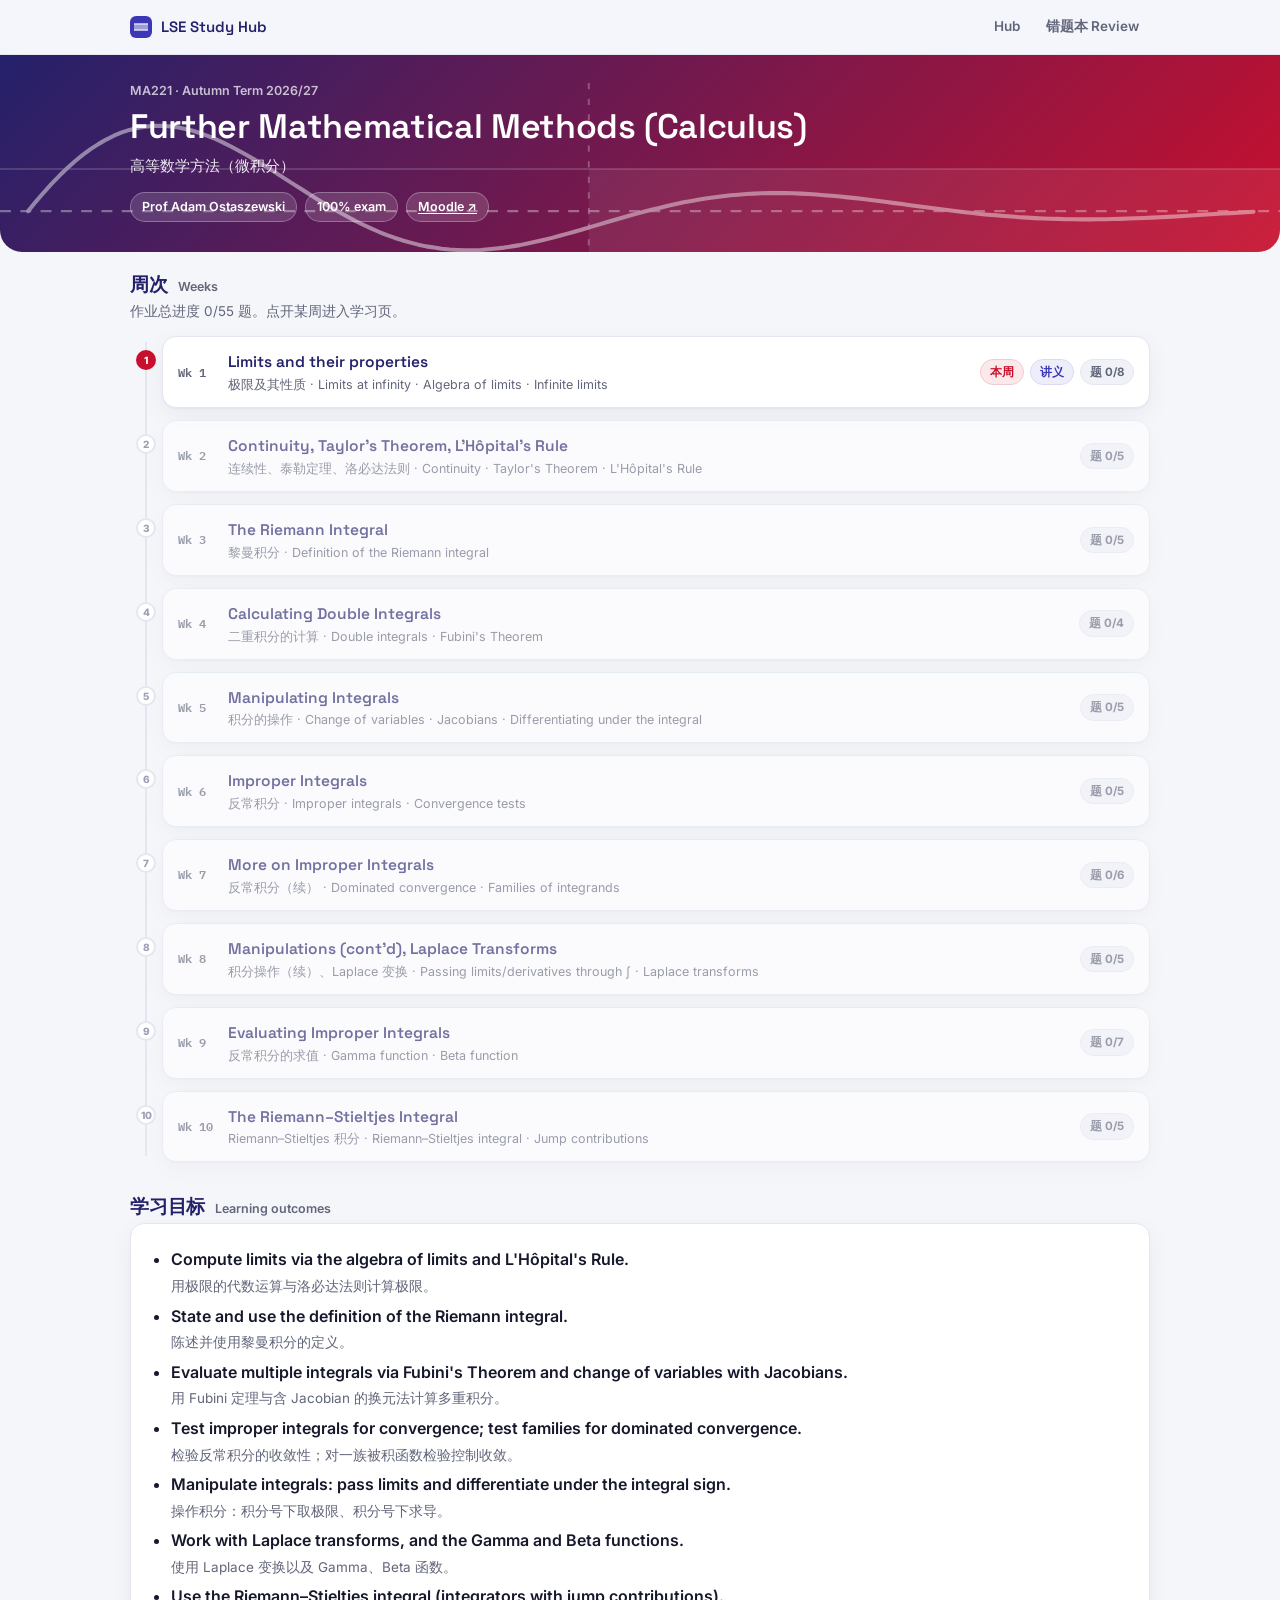
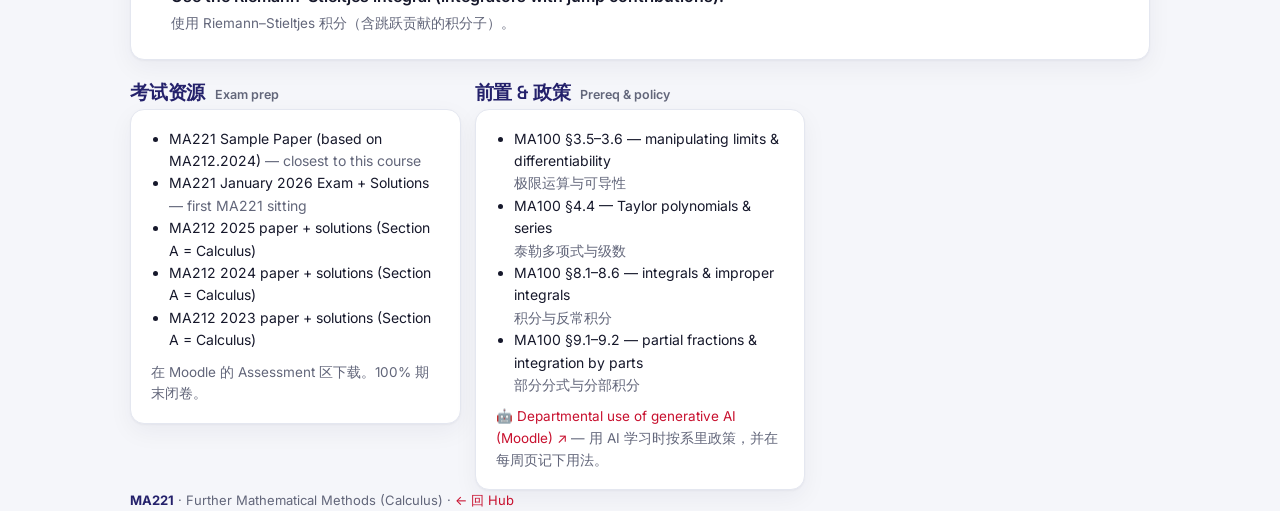
==== course.html @ c6ffd725 "Add files via upload" ====
<!DOCTYPE html>
<html lang="zh-CN">
<head>
<meta charset="UTF-8">
<meta name="viewport" content="width=device-width, initial-scale=1, viewport-fit=cover">
<title>Course · LSE Study Hub</title>
<meta name="theme-color" content="#3B37B5">
<link rel="icon" href="data:image/svg+xml,<svg xmlns='http://www.w3.org/2000/svg' viewBox='0 0 100 100'><text y='.9em' font-size='90'>📐</text></svg>">
<link rel="preconnect" href="https://fonts.googleapis.com"><link rel="preconnect" href="https://fonts.gstatic.com" crossorigin>
<link href="https://fonts.googleapis.com/css2?family=Inter:wght@400;500;600;700&family=Space+Grotesk:wght@500;600;700&family=IBM+Plex+Mono:wght@500;600&display=swap" rel="stylesheet">
<link rel="stylesheet" href="assets/hub.css">
</head>
<body>
<div id="top"></div>
<header class="hero" id="hero">
  <div id="band"></div>
  <div class="wrap in" id="heroIn"></div>
</header>

<main class="wrap" style="margin-top:22px">
  <div class="grid" style="grid-template-columns:minmax(0,1fr);gap:22px">

    <section>
      <div class="sec-h"><h2>周次</h2><span class="en">Weeks</span></div>
      <p class="sec-note" id="weeksNote"></p>
      <div class="tl" id="tl"></div>
    </section>

    <section>
      <div class="sec-h"><h2>学习目标</h2><span class="en">Learning outcomes</span></div>
      <div class="card"><ul id="outcomes" style="margin:0;padding-left:20px"></ul></div>
    </section>

    <div class="grid c2">
      <section>
        <div class="sec-h"><h2>考试资源</h2><span class="en">Exam prep</span></div>
        <div class="card"><ul id="exams" style="margin:0;padding-left:18px;font-size:14px"></ul>
          <p class="sec-note" style="margin:10px 0 0">在 Moodle 的 Assessment 区下载。100% 期末闭卷。</p></div>
      </section>
      <section>
        <div class="sec-h"><h2>前置 &amp; 政策</h2><span class="en">Prereq &amp; policy</span></div>
        <div class="card"><ul id="prereq" style="margin:0 0 10px;padding-left:18px;font-size:14px"></ul>
          <div id="ai" style="font-size:13.5px;color:var(--muted)"></div></div>
      </section>
    </div>
  </div>
</main>
<footer class="wrap" id="foot"></footer>

<script src="assets/hub.js"></script>
<script src="data/ma221.js"></script>
<script>
  var H = window.LSEHUB, c = H.qs("c") || "ma221", co = H.course(c);
  document.getElementById("top").outerHTML = H.topbar();
  if (!co) { document.getElementById("heroIn").innerHTML = "<h1>Course not found</h1>"; }
  else {
    H.applyAccent(c);
    document.getElementById("hero").style.background = "linear-gradient(135deg,#24216B," + co.accent + ")";
    document.getElementById("band").innerHTML = H.bandSVG({ color: "#ffffff", opacity: 0.5 });
    document.getElementById("heroIn").innerHTML =
      '<p class="kicker">' + H.esc(co.code) + ' · ' + H.esc(co.term) + '</p>' +
      '<h1>' + H.esc(co.title) + '</h1>' +
      '<p class="sub">' + H.esc(co.titleZh) + '</p>' +
      '<div class="meta">' +
        '<span class="pill">' + H.esc(co.convenor) + '</span>' +
        '<span class="pill">100% exam</span>' +
        '<span class="pill"><a href="' + co.moodle + '" target="_blank" rel="noopener">Moodle ↗</a></span>' +
      '</div>';

    var exStats = H.courseExStats(c);
    document.getElementById("weeksNote").textContent = "作业总进度 " + exStats.done + "/" + exStats.total + " 题。点开某周进入学习页。";

    var tl = document.getElementById("tl");
    co.weeks.forEach(function (w) {
      var done = H.weekDone(c, w.n);
      var state = done ? "done" : (w.status === "active" ? "active" : (w.status === "locked" ? "locked" : ""));
      var assigned = (w.exercises && w.exercises.assigned) || [];
      var exd = assigned.filter(function (id) { return H.exDone(c, w.n, id); }).length;
      var right = "";
      if (w.status === "active") right += '<span class="badge accent">本周</span>';
      if (w.lecture) right += '<span class="badge live">讲义</span>';
      right += '<span class="badge ' + (exd === assigned.length && assigned.length ? "ok" : "muted") + '">题 ' + exd + '/' + assigned.length + '</span>';
      var item = document.createElement("div");
      item.className = "tl-item " + state;
      item.innerHTML =
        '<span class="tl-dot">' + (done ? "✓" : w.n) + '</span>' +
        '<a class="tl-card" href="week.html?c=' + c + '&w=' + w.n + '">' +
          '<span class="wk">Wk ' + w.n + '</span>' +
          '<span class="tt"><b>' + H.esc(w.title) + '</b><span>' + H.esc(w.titleZh) + " · " + H.esc((w.topics || []).slice(0, 3).join(" · ")) + '</span></span>' +
          '<span class="rt">' + right + '</span>' +
        '</a>';
      tl.appendChild(item);
    });

    document.getElementById("outcomes").innerHTML = co.outcomes.map(function (o) {
      return '<li style="margin:5px 0"><b style="font-weight:600">' + H.esc(o.en) + '</b><br><span style="color:var(--muted);font-size:13.5px">' + H.esc(o.zh) + "</span></li>";
    }).join("");

    document.getElementById("exams").innerHTML = (co.exams || []).map(function (e) {
      return "<li>" + H.esc(e.label) + (e.note ? ' <span style="color:var(--muted)">— ' + H.esc(e.note) + "</span>" : "") + "</li>";
    }).join("");

    document.getElementById("prereq").innerHTML = (co.prereq || []).map(function (p) {
      return "<li>" + H.esc(p.label) + '<br><span style="color:var(--muted)">' + H.esc(p.z) + "</span></li>";
    }).join("");

    if (co.aiPolicy) document.getElementById("ai").innerHTML = "🤖 " + '<a href="' + co.aiPolicy.url + '" target="_blank" rel="noopener">' + H.esc(co.aiPolicy.label) + " ↗</a> — 用 AI 学习时按系里政策，并在每周页记下用法。";

    document.getElementById("foot").innerHTML = "<b>" + H.esc(co.code) + "</b> · " + H.esc(co.title) + " · <a href='index.html'>← 回 Hub</a>";
  }
</script>
</body>
</html>
---- assets/hub.css ----
/* ============================================================
   LSE Study Hub — shared design system
   Hub spine = indigo. Each course sets its own --accent.
   Motif: the ε-band [L-ε, L+ε] a function settles into.
   ============================================================ */
:root{
  --bg:#F5F6FA; --surface:#FFFFFF; --surface-2:#FBFBFE;
  --ink:#16182B; --muted:#62667A; --faint:#9B9FB4;
  --line:#E4E7F0; --line-soft:#EDEFF6;
  --indigo:#3B37B5; --indigo-deep:#24216B; --indigo-soft:#EEEEFB;
  --accent:#3B37B5; --accent-soft:#EEEEFB;      /* overridden per course (chrome / rules) */
  --def:#2F9E44; --def-soft:#E7F6EC;            /* overridden per course (definitions / boxed results) */
  --ok:#1F8A5B; --ok-soft:#E9F6EF;
  --warn:#B0741A; --warn-soft:#FBF1DF;
  --danger:#C0453B; --danger-soft:#FBEBE9;
  --shadow:0 1px 2px rgba(24,26,55,.04), 0 8px 24px rgba(24,26,55,.05);
  --shadow-lg:0 20px 60px rgba(24,26,55,.18);
  --radius:14px; --radius-sm:10px;
  --sans:"Inter","PingFang SC","Microsoft YaHei",-apple-system,BlinkMacSystemFont,"Segoe UI",Roboto,sans-serif;
  --display:"Space Grotesk","Inter","PingFang SC","Microsoft YaHei",sans-serif;
  --mono:"IBM Plex Mono",ui-monospace,SFMono-Regular,Menlo,monospace;
}
*{box-sizing:border-box}
html{-webkit-text-size-adjust:100%}
body{margin:0;background:var(--bg);color:var(--ink);font-family:var(--sans);
  line-height:1.6;font-size:16px;-webkit-font-smoothing:antialiased;text-rendering:optimizeLegibility}
a{color:var(--accent);text-decoration:none}
a:hover{text-decoration:underline}
:focus-visible{outline:2.5px solid var(--accent);outline-offset:2px;border-radius:4px}
h1,h2,h3{font-family:var(--display);font-weight:600;letter-spacing:-.01em;line-height:1.2}
.wrap{max-width:1060px;margin:0 auto;padding:0 20px}
.mono{font-family:var(--mono)}

/* ---------- top bar ---------- */
.topbar{position:sticky;top:0;z-index:40;background:rgba(245,246,250,.82);
  backdrop-filter:saturate(140%) blur(10px);border-bottom:1px solid var(--line)}
.topbar .row{display:flex;align-items:center;gap:14px;height:54px}
.brand{display:flex;align-items:center;gap:9px;font-family:var(--display);font-weight:600;color:var(--indigo-deep);font-size:15px}
.brand .mk{width:22px;height:22px;border-radius:6px;background:var(--indigo);display:inline-block;position:relative;flex:none}
.brand .mk::after{content:"";position:absolute;left:4px;right:4px;top:50%;height:5px;transform:translateY(-50%);
  background:rgba(255,255,255,.5);border-top:1.5px solid #fff;border-bottom:1.5px solid #fff}
.topnav{margin-left:auto;display:flex;gap:4px;flex-wrap:wrap}
.topnav a{color:var(--muted);font-weight:600;font-size:13.5px;padding:6px 11px;border-radius:99px}
.topnav a:hover{background:var(--indigo-soft);color:var(--indigo-deep);text-decoration:none}
.topnav a.here{background:var(--indigo);color:#fff}

/* ---------- hero / course head ---------- */
.hero{background:linear-gradient(135deg,var(--indigo-deep),var(--indigo));color:#fff;
  border-radius:0 0 22px 22px;overflow:hidden;position:relative}
.hero .in{position:relative;z-index:2;padding:26px 20px 30px}
.kicker{font-size:12.5px;font-weight:600;color:rgba(255,255,255,.72);margin:0 0 6px}
.hero h1{margin:0 0 6px;font-size:clamp(24px,4.4vw,34px);color:#fff}
.hero .sub{margin:0;color:rgba(255,255,255,.9);font-size:15px;max-width:60ch}
.hero .meta{margin-top:14px;display:flex;gap:8px;flex-wrap:wrap;font-size:12.5px}
.hero .pill{background:rgba(255,255,255,.14);border:1px solid rgba(255,255,255,.28);
  border-radius:99px;padding:4px 11px;color:#fff;font-weight:600}
.hero .pill a{color:#fff;text-decoration:underline;text-underline-offset:2px}
/* ε-band motif drawn into hero */
.hero .band{position:absolute;inset:0;z-index:1;opacity:.9}

/* ---------- buttons ---------- */
.btn{display:inline-flex;align-items:center;gap:7px;font-weight:600;font-size:14px;
  padding:9px 15px;border-radius:11px;border:1px solid transparent;cursor:pointer;font-family:var(--sans)}
.btn:hover{text-decoration:none}
.btn-primary{background:var(--accent);color:#fff}
.btn-primary:hover{filter:brightness(1.06)}
.btn-ghost{background:var(--surface);color:var(--indigo-deep);border-color:var(--line)}
.btn-ghost:hover{border-color:var(--accent);color:var(--accent)}
.btn-sm{padding:5px 11px;font-size:13px;border-radius:9px}

/* ---------- generic card ---------- */
.card{background:var(--surface);border:1px solid var(--line);border-radius:var(--radius);
  box-shadow:var(--shadow);padding:18px 20px}
.card + .card{margin-top:14px}
.grid{display:grid;gap:14px}
.grid.c2{grid-template-columns:repeat(auto-fill,minmax(300px,1fr))}
.grid.c3{grid-template-columns:repeat(auto-fill,minmax(240px,1fr))}

/* section heading with bilingual label */
.sec-h{display:flex;align-items:baseline;gap:10px;flex-wrap:wrap;margin:0 0 4px}
.sec-h h2{font-size:19px;color:var(--indigo-deep);margin:0}
.sec-h .en{font-size:12.5px;color:var(--muted);font-weight:600}
.sec-note{color:var(--muted);font-size:13.5px;margin:2px 0 14px}

/* ---------- badges ---------- */
.badge{display:inline-flex;align-items:center;gap:5px;font-size:11.5px;font-weight:700;
  padding:3px 9px;border-radius:99px;border:1px solid transparent;white-space:nowrap}
.badge.accent{background:var(--accent-soft);color:var(--accent);border-color:color-mix(in srgb,var(--accent) 22%,#fff)}
.badge.ok{background:var(--ok-soft);color:var(--ok);border-color:#CDE9DA}
.badge.warn{background:var(--warn-soft);color:var(--warn);border-color:#EAD9B4}
.badge.muted{background:#F1F2F7;color:var(--muted);border-color:var(--line)}
.badge.live{background:var(--indigo-soft);color:var(--indigo);border-color:#D9DAF6}

/* ---------- progress bar ---------- */
.bar{height:8px;background:var(--line-soft);border-radius:99px;overflow:hidden}
.bar > i{display:block;height:100%;width:0;background:var(--def);border-radius:99px;transition:width .45s ease}
.bar.ok > i{background:var(--ok)}
.progline{display:flex;align-items:center;gap:10px;font-size:12.5px;color:var(--muted);font-weight:600}
.progline .bar{flex:1;min-width:80px}

/* ---------- checkbox tick ---------- */
.tick{width:22px;height:22px;flex:none;border:2px solid #C4C8DE;border-radius:6px;background:#fff;
  cursor:pointer;padding:0;position:relative;transition:.12s}
.tick:hover{border-color:var(--accent)}
.tick[aria-checked="true"]{background:var(--ok);border-color:var(--ok)}
.tick[aria-checked="true"]::after{content:"✓";color:#fff;font-size:14px;font-weight:800;
  position:absolute;inset:0;display:flex;align-items:center;justify-content:center}

/* ---------- course card (dashboard) ---------- */
.course-card{display:block;color:inherit;background:var(--surface);border:1px solid var(--line);
  border-radius:18px;box-shadow:var(--shadow);overflow:hidden}
.course-card:hover{text-decoration:none;border-color:color-mix(in srgb,var(--caccent,#3B37B5) 40%,var(--line))}
.course-card .top{padding:18px 20px;color:#fff;position:relative;overflow:hidden}
.course-card .code{font-family:var(--mono);font-size:12.5px;font-weight:600;opacity:.85}
.course-card .cname{font-family:var(--display);font-weight:600;font-size:20px;margin:2px 0 0}
.course-card .czh{font-size:13px;opacity:.9;margin-top:2px}
.course-card .body{padding:16px 20px}
.spine{display:flex;gap:5px;margin:2px 0 12px}
.spine .n{flex:1;height:26px;border-radius:6px;background:var(--line-soft);display:flex;align-items:center;
  justify-content:center;font-size:11px;font-weight:700;color:var(--faint)}
.spine .n.done{background:var(--ok);color:#fff}
.spine .n.active{background:var(--caccent,var(--indigo));color:#fff}

/* ---------- week timeline (course page) ---------- */
.tl{position:relative;margin-left:6px;padding-left:26px}
.tl::before{content:"";position:absolute;left:9px;top:6px;bottom:6px;width:2px;background:var(--line)}
.tl-item{position:relative;margin-bottom:12px}
.tl-dot{position:absolute;left:-26px;top:14px;width:20px;height:20px;border-radius:50%;background:#fff;
  border:2px solid var(--line);display:flex;align-items:center;justify-content:center;font-size:10px;font-weight:800;color:var(--faint)}
.tl-item.done .tl-dot{background:var(--ok);border-color:var(--ok);color:#fff}
.tl-item.active .tl-dot{background:var(--accent);border-color:var(--accent);color:#fff}
.tl-card{display:flex;align-items:center;gap:12px;background:var(--surface);border:1px solid var(--line);
  border-radius:var(--radius);box-shadow:var(--shadow);padding:12px 15px;color:inherit}
.tl-card:hover{text-decoration:none;border-color:var(--accent)}
.tl-item.locked .tl-card{opacity:.62}
.tl-card .wk{font-family:var(--mono);font-size:12px;color:var(--muted);font-weight:600;flex:none;width:38px}
.tl-card .tt b{font-weight:600;font-size:15.5px;color:var(--indigo-deep);font-family:var(--display)}
.tl-card .tt span{display:block;font-size:12.5px;color:var(--muted)}
.tl-card .rt{margin-left:auto;display:flex;gap:6px;align-items:center;flex-wrap:wrap;justify-content:flex-end}

/* ---------- the learning loop spine (week page) ---------- */
.loop{display:flex;gap:6px;flex-wrap:wrap;margin:6px 0 2px}
.loop a{display:inline-flex;align-items:center;gap:6px;font-size:12.5px;font-weight:600;color:var(--muted);
  background:var(--surface);border:1px solid var(--line);border-radius:99px;padding:5px 12px}
.loop a:hover{border-color:var(--accent);color:var(--accent);text-decoration:none}
.loop a .g{font-family:var(--display);color:var(--accent);font-weight:600}

/* block used on the week page for each loop step */
.step{scroll-margin-top:66px}
.step + .step{margin-top:16px}

/* ---------- feynman / socratic / q&a / ai cards ---------- */
.tool{border-left:3px solid var(--accent);background:var(--surface);border:1px solid var(--line);
  border-left-width:3px;border-radius:var(--radius);box-shadow:var(--shadow);padding:15px 17px}
.tool h3{margin:0 0 3px;font-size:15.5px;color:var(--indigo-deep)}
.tool .hint{font-size:12.5px;color:var(--muted);margin:0 0 10px}
textarea.field{width:100%;border:1.5px solid var(--line);border-radius:10px;padding:10px 12px;
  font:15px/1.55 var(--sans);resize:vertical;min-height:62px;background:var(--surface-2);color:var(--ink)}
textarea.field:focus{border-color:var(--accent);outline:none;background:#fff}
.qa-item{display:flex;gap:9px;align-items:flex-start;padding:9px 0;border-top:1px dashed var(--line)}
.qa-item:first-of-type{border-top:none}
.qa-item .txt{flex:1;min-width:0;white-space:pre-wrap;font-size:14px}
.qa-item .when{font-size:11px;color:var(--faint);margin-top:2px}
.qa-item .x{border:none;background:none;color:var(--danger);cursor:pointer;font-size:15px;line-height:1}
.chipbtn{border:1px solid var(--line);background:var(--surface);border-radius:8px;padding:5px 9px;
  font:600 12px var(--sans);color:var(--indigo-deep);cursor:pointer}
.chipbtn:hover{border-color:var(--accent);color:var(--accent)}
details.socratic{border:1px solid var(--line);border-radius:10px;background:var(--surface-2);margin:8px 0;overflow:hidden}
details.socratic > summary{cursor:pointer;list-style:none;padding:11px 14px;font-weight:600;font-size:14.5px;
  color:var(--indigo-deep);display:flex;gap:9px;align-items:flex-start}
details.socratic > summary::-webkit-details-marker{display:none}
details.socratic > summary::before{content:"?";flex:none;width:20px;height:20px;border-radius:50%;
  background:var(--accent);color:#fff;font-weight:800;font-size:12px;display:flex;align-items:center;justify-content:center;margin-top:1px}
details.socratic[open] > summary{border-bottom:1px solid var(--line)}
details.socratic .a{padding:12px 14px}

/* ---------- exercises ---------- */
.ex{display:flex;gap:12px;align-items:flex-start;padding:12px 0;border-top:1px solid var(--line-soft)}
.ex:first-of-type{border-top:none}
.ex .lab{flex:1;min-width:0}
.ex .lab .q{font-size:14.5px}
.ex .lab .q b{font-family:var(--mono);color:var(--accent);margin-right:6px}
.ex details{margin-top:6px}
.ex details summary{cursor:pointer;font-size:12.5px;color:var(--muted);font-weight:600;list-style:none}
.ex details summary::-webkit-details-marker{display:none}
.ex details summary::before{content:"💡 ";}
.ex details .h{font-size:13px;color:var(--ink);background:var(--warn-soft);border:1px solid #EAD9B4;
  border-radius:8px;padding:8px 11px;margin-top:6px}

/* ---------- callouts (lecture) ---------- */
.callout{border-radius:12px;padding:12px 15px;margin:14px 0;border:1px solid;font-size:14.5px}
.callout .lead{font-weight:700;display:block;margin-bottom:3px}
.callout.note{background:var(--indigo-soft);border-color:#D9DAF6;color:#2b2960}
.callout.warn{background:var(--warn-soft);border-color:#EAD9B4;color:#6b4a12}
.callout.stop{background:var(--danger-soft);border-color:#F0C9C4;color:#7a2b23}
.callout.def{background:var(--def-soft);border-color:var(--def);border-left-width:4px;border-radius:6px 12px 12px 6px;color:#194a25}
.callout.def .lead{color:var(--def)}

/* difficulty chips for worked examples */
.diff{font-size:11px;font-weight:800;border-radius:99px;padding:1px 8px}
.diff.lo{background:var(--ok-soft);color:var(--ok)}
.diff.mid{background:var(--warn-soft);color:var(--warn)}
.diff.hi{background:var(--danger-soft);color:var(--danger)}

/* ---------- key terms table ---------- */
.terms{width:100%;border-collapse:collapse;font-size:13.5px;margin:6px 0}
.terms td{border-top:1px solid var(--line-soft);padding:6px 8px;vertical-align:top}
.terms td.t{font-weight:700;color:var(--indigo-deep);white-space:nowrap}
.terms td.z{color:var(--muted);white-space:nowrap}

/* ---------- footer ---------- */
footer{color:var(--muted);font-size:13px;padding:26px 0 60px}
footer b{color:var(--indigo-deep)}

/* ---------- misc ---------- */
.hr{height:1px;background:var(--line);margin:22px 0}
.crumbs{font-size:13px;color:var(--muted);margin:16px 0 8px;display:flex;gap:7px;align-items:center;flex-wrap:wrap}
.crumbs a{color:var(--muted);font-weight:600}
.crumbs .sep{color:var(--faint)}
.savehint{font-size:11.5px;color:var(--faint)}
.saved{color:var(--ok)!important;font-weight:600}

@media (max-width:640px){
  body{font-size:15.5px}
  .hero .in{padding:22px 18px 26px}
  .card{padding:15px 16px}
}
@media (prefers-reduced-motion:reduce){
  *{transition:none!important;animation:none!important;scroll-behavior:auto!important}
}
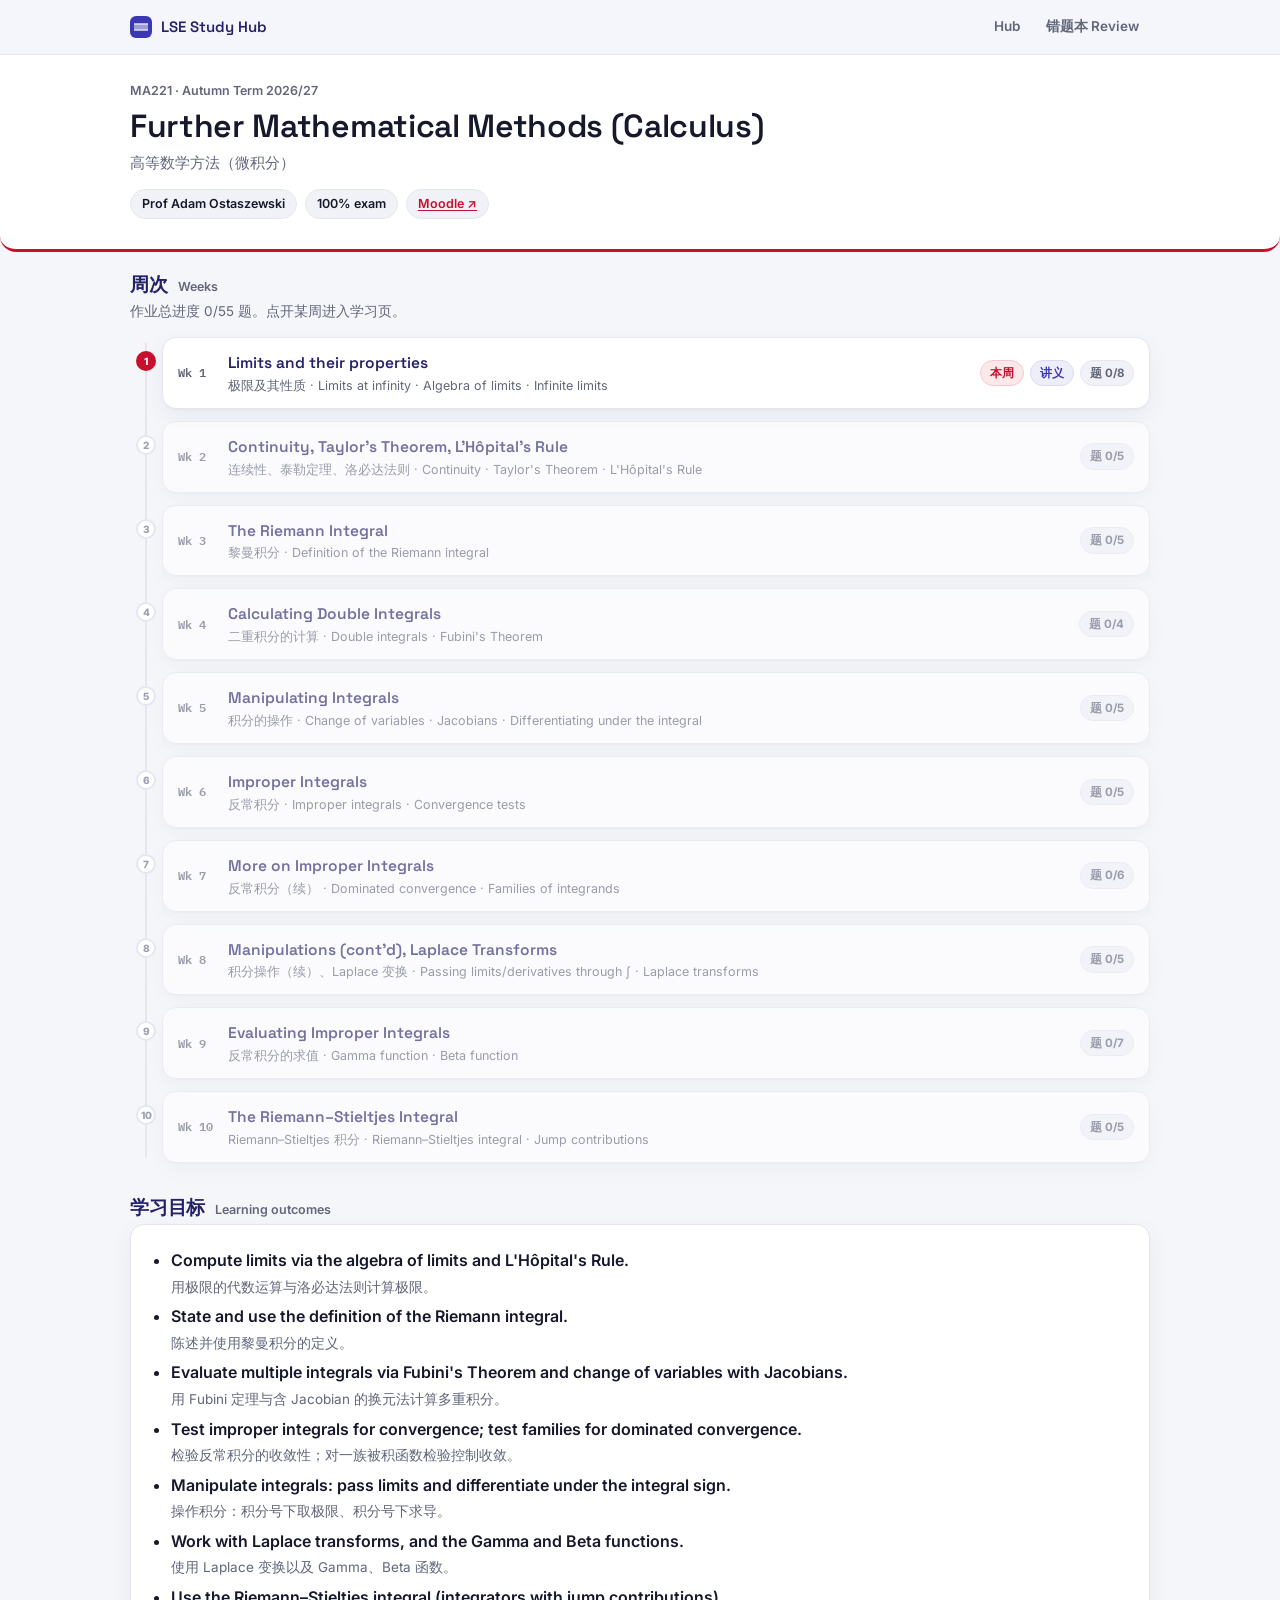
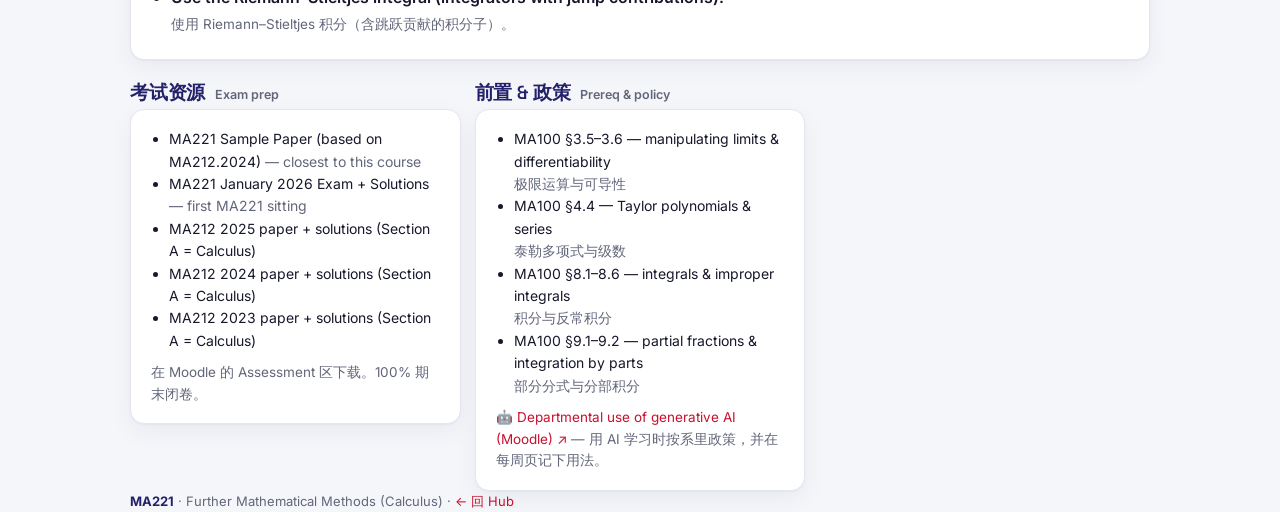
==== commit cc965778: "Add files via upload" ====
--- a/course.html
+++ b/course.html
@@ -55,7 +55,6 @@
   if (!co) { document.getElementById("heroIn").innerHTML = "<h1>Course not found</h1>"; }
   else {
     H.applyAccent(c);
-    document.getElementById("hero").style.background = "linear-gradient(135deg,#24216B," + co.accent + ")";
     document.getElementById("band").innerHTML = H.bandSVG({ color: "#ffffff", opacity: 0.5 });
     document.getElementById("heroIn").innerHTML =
       '<p class="kicker">' + H.esc(co.code) + ' · ' + H.esc(co.term) + '</p>' +
--- a/assets/hub.css
+++ b/assets/hub.css
@@ -44,19 +44,19 @@
 .topnav a:hover{background:var(--indigo-soft);color:var(--indigo-deep);text-decoration:none}
 .topnav a.here{background:var(--indigo);color:#fff}
 
-/* ---------- hero / course head ---------- */
-.hero{background:linear-gradient(135deg,var(--indigo-deep),var(--indigo));color:#fff;
-  border-radius:0 0 22px 22px;overflow:hidden;position:relative}
+/* ---------- hero / course head (flat, light, red rule) ---------- */
+.hero{background:var(--surface);color:var(--ink);border-bottom:3px solid var(--accent);
+  border-radius:0 0 16px 16px;overflow:hidden;position:relative}
 .hero .in{position:relative;z-index:2;padding:26px 20px 30px}
-.kicker{font-size:12.5px;font-weight:600;color:rgba(255,255,255,.72);margin:0 0 6px}
-.hero h1{margin:0 0 6px;font-size:clamp(24px,4.4vw,34px);color:#fff}
-.hero .sub{margin:0;color:rgba(255,255,255,.9);font-size:15px;max-width:60ch}
+.kicker{font-size:12.5px;font-weight:600;color:var(--muted);margin:0 0 6px}
+.hero h1{margin:0 0 6px;font-size:clamp(24px,4.4vw,32px);color:var(--ink)}
+.hero .sub{margin:0;color:var(--muted);font-size:15px;max-width:60ch}
 .hero .meta{margin-top:14px;display:flex;gap:8px;flex-wrap:wrap;font-size:12.5px}
-.hero .pill{background:rgba(255,255,255,.14);border:1px solid rgba(255,255,255,.28);
-  border-radius:99px;padding:4px 11px;color:#fff;font-weight:600}
-.hero .pill a{color:#fff;text-decoration:underline;text-underline-offset:2px}
+.hero .pill{background:#F1F2F7;border:1px solid var(--line);
+  border-radius:99px;padding:4px 11px;color:var(--ink);font-weight:600}
+.hero .pill a{color:var(--accent);text-decoration:underline;text-underline-offset:2px}
 /* ε-band motif drawn into hero */
-.hero .band{position:absolute;inset:0;z-index:1;opacity:.9}
+.hero .band{display:none}
 
 /* ---------- buttons ---------- */
 .btn{display:inline-flex;align-items:center;gap:7px;font-weight:600;font-size:14px;
@@ -110,10 +110,10 @@
 .course-card{display:block;color:inherit;background:var(--surface);border:1px solid var(--line);
   border-radius:18px;box-shadow:var(--shadow);overflow:hidden}
 .course-card:hover{text-decoration:none;border-color:color-mix(in srgb,var(--caccent,#3B37B5) 40%,var(--line))}
-.course-card .top{padding:18px 20px;color:#fff;position:relative;overflow:hidden}
-.course-card .code{font-family:var(--mono);font-size:12.5px;font-weight:600;opacity:.85}
+.course-card .top{padding:16px 20px;color:var(--ink);background:var(--surface-2);border-bottom:3px solid var(--caccent,var(--accent))}
+.course-card .code{font-family:var(--mono);font-size:12.5px;font-weight:600;color:var(--muted)}
 .course-card .cname{font-family:var(--display);font-weight:600;font-size:20px;margin:2px 0 0}
-.course-card .czh{font-size:13px;opacity:.9;margin-top:2px}
+.course-card .czh{font-size:13px;color:var(--muted);margin-top:2px}
 .course-card .body{padding:16px 20px}
 .spine{display:flex;gap:5px;margin:2px 0 12px}
 .spine .n{flex:1;height:26px;border-radius:6px;background:var(--line-soft);display:flex;align-items:center;
@@ -228,3 +228,14 @@
 @media (prefers-reduced-motion:reduce){
   *{transition:none!important;animation:none!important;scroll-behavior:auto!important}
 }
+
+/* ---------- collapsible week sections ---------- */
+.wk-sec{background:var(--surface);border:1px solid var(--line);border-radius:14px;box-shadow:var(--shadow);margin-top:14px;overflow:hidden}
+.wk-sum{cursor:pointer;list-style:none;display:flex;align-items:center;gap:10px;padding:14px 18px}
+.wk-sum::-webkit-details-marker{display:none}
+.wk-sum .tt{font-family:var(--display);font-weight:600;font-size:18px;color:var(--indigo-deep)}
+.wk-sum .en{font-size:12px;color:var(--muted);font-weight:600}
+.wk-sum .chev{margin-left:auto;color:var(--faint);font-size:20px;line-height:1;transition:transform .2s}
+.wk-sec[open] .wk-sum .chev{transform:rotate(90deg)}
+.wk-sec[open] .wk-sum{border-bottom:1px solid var(--line)}
+.wk-in{padding:16px 18px}
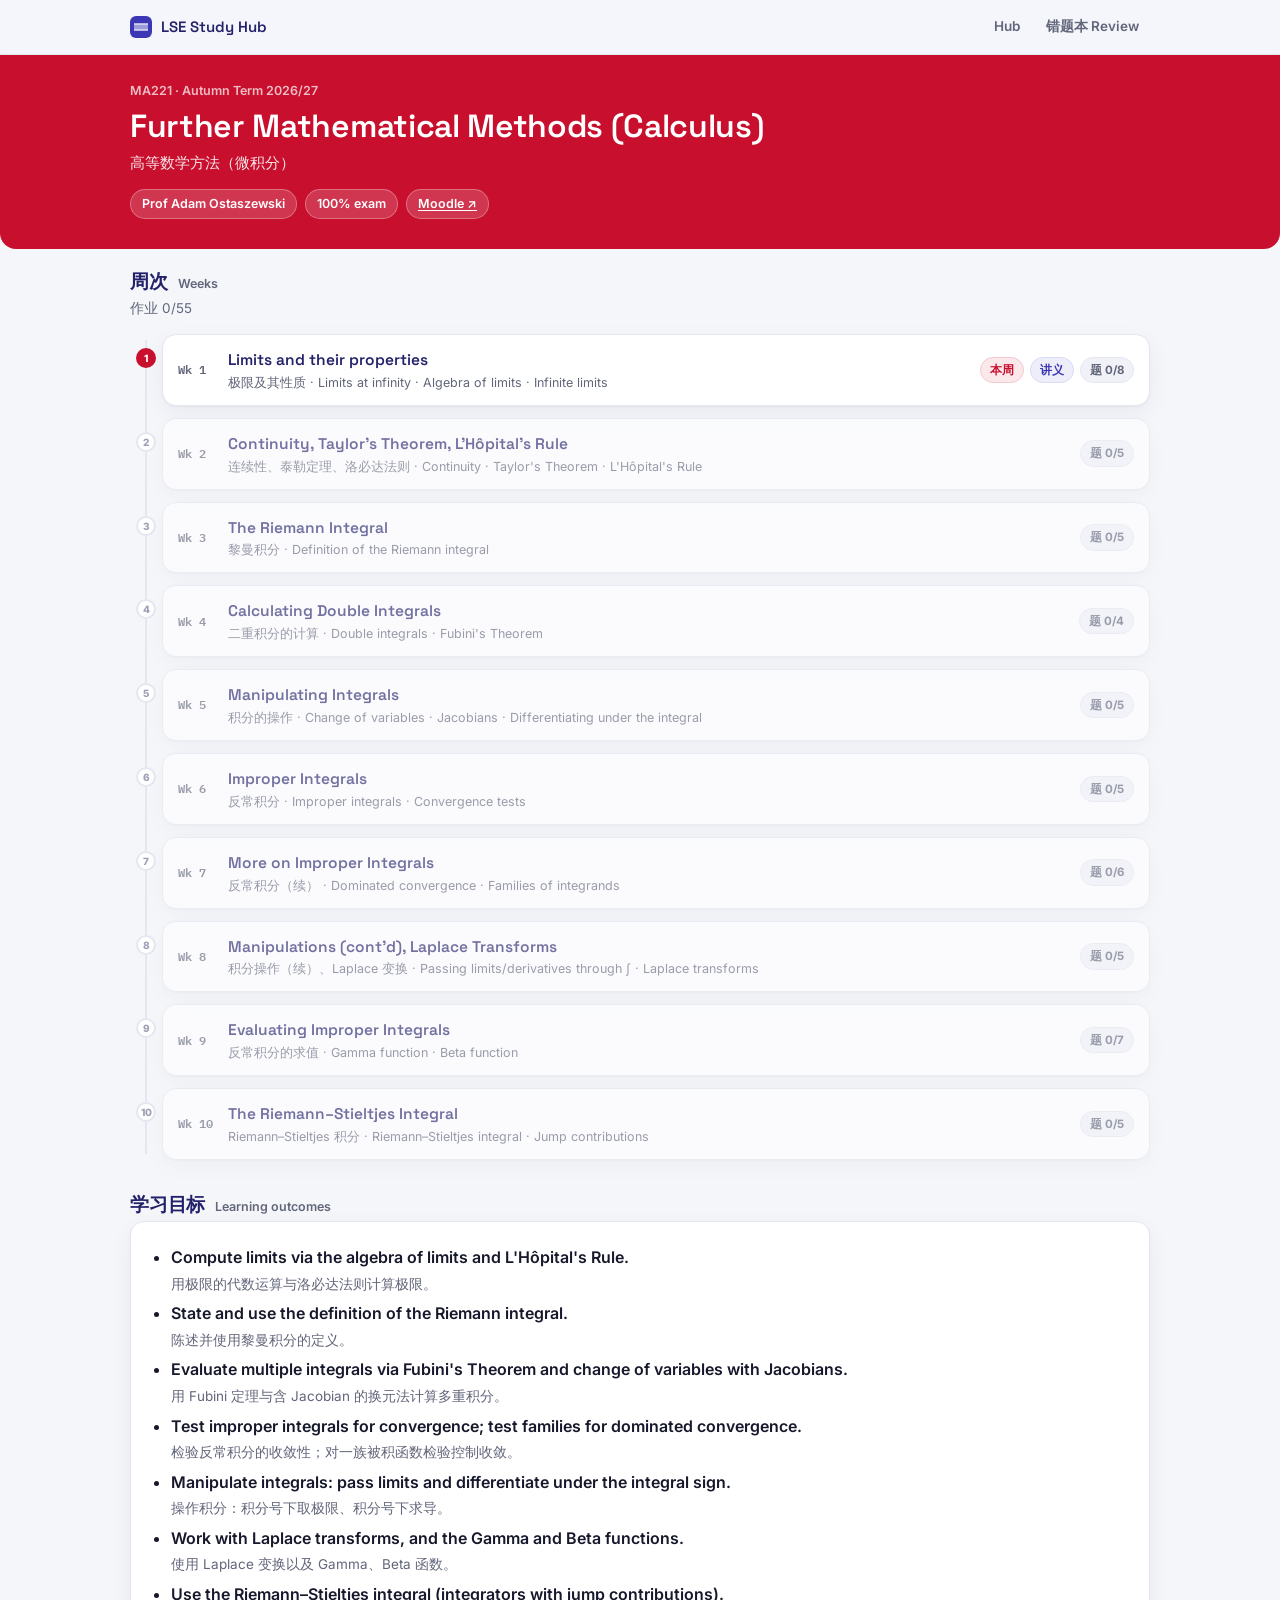
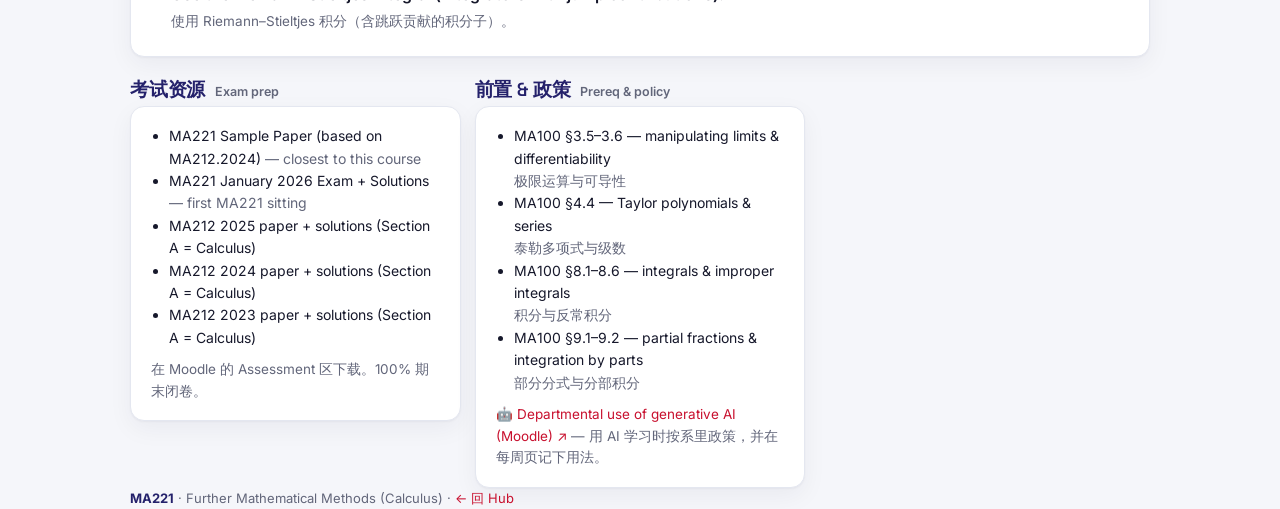
==== commit fa714179: "Add files via upload" ====
--- a/course.html
+++ b/course.html
@@ -55,6 +55,7 @@
   if (!co) { document.getElementById("heroIn").innerHTML = "<h1>Course not found</h1>"; }
   else {
     H.applyAccent(c);
+    document.documentElement.style.setProperty("--herobg", co.accent);
     document.getElementById("band").innerHTML = H.bandSVG({ color: "#ffffff", opacity: 0.5 });
     document.getElementById("heroIn").innerHTML =
       '<p class="kicker">' + H.esc(co.code) + ' · ' + H.esc(co.term) + '</p>' +
@@ -67,7 +68,7 @@
       '</div>';
 
     var exStats = H.courseExStats(c);
-    document.getElementById("weeksNote").textContent = "作业总进度 " + exStats.done + "/" + exStats.total + " 题。点开某周进入学习页。";
+    document.getElementById("weeksNote").textContent = "作业 " + exStats.done + "/" + exStats.total;
 
     var tl = document.getElementById("tl");
     co.weeks.forEach(function (w) {
--- a/assets/hub.css
+++ b/assets/hub.css
@@ -44,17 +44,17 @@
 .topnav a:hover{background:var(--indigo-soft);color:var(--indigo-deep);text-decoration:none}
 .topnav a.here{background:var(--indigo);color:#fff}
 
-/* ---------- hero / course head (flat, light, red rule) ---------- */
-.hero{background:var(--surface);color:var(--ink);border-bottom:3px solid var(--accent);
+/* ---------- hero / course head (solid colour) ---------- */
+.hero{background:var(--herobg,#24216B);color:#fff;
   border-radius:0 0 16px 16px;overflow:hidden;position:relative}
 .hero .in{position:relative;z-index:2;padding:26px 20px 30px}
-.kicker{font-size:12.5px;font-weight:600;color:var(--muted);margin:0 0 6px}
-.hero h1{margin:0 0 6px;font-size:clamp(24px,4.4vw,32px);color:var(--ink)}
-.hero .sub{margin:0;color:var(--muted);font-size:15px;max-width:60ch}
+.kicker{font-size:12.5px;font-weight:600;color:rgba(255,255,255,.72);margin:0 0 6px}
+.hero h1{margin:0 0 6px;font-size:clamp(24px,4.4vw,32px);color:#fff}
+.hero .sub{margin:0;color:rgba(255,255,255,.9);font-size:15px;max-width:60ch}
 .hero .meta{margin-top:14px;display:flex;gap:8px;flex-wrap:wrap;font-size:12.5px}
-.hero .pill{background:#F1F2F7;border:1px solid var(--line);
-  border-radius:99px;padding:4px 11px;color:var(--ink);font-weight:600}
-.hero .pill a{color:var(--accent);text-decoration:underline;text-underline-offset:2px}
+.hero .pill{background:rgba(255,255,255,.16);border:1px solid rgba(255,255,255,.3);
+  border-radius:99px;padding:4px 11px;color:#fff;font-weight:600}
+.hero .pill a{color:#fff;text-decoration:underline;text-underline-offset:2px}
 /* ε-band motif drawn into hero */
 .hero .band{display:none}
 
@@ -110,10 +110,10 @@
 .course-card{display:block;color:inherit;background:var(--surface);border:1px solid var(--line);
   border-radius:18px;box-shadow:var(--shadow);overflow:hidden}
 .course-card:hover{text-decoration:none;border-color:color-mix(in srgb,var(--caccent,#3B37B5) 40%,var(--line))}
-.course-card .top{padding:16px 20px;color:var(--ink);background:var(--surface-2);border-bottom:3px solid var(--caccent,var(--accent))}
-.course-card .code{font-family:var(--mono);font-size:12.5px;font-weight:600;color:var(--muted)}
+.course-card .top{padding:18px 20px;color:#fff;background:var(--caccent,#24216B)}
+.course-card .code{font-family:var(--mono);font-size:12.5px;font-weight:600;color:rgba(255,255,255,.85)}
 .course-card .cname{font-family:var(--display);font-weight:600;font-size:20px;margin:2px 0 0}
-.course-card .czh{font-size:13px;color:var(--muted);margin-top:2px}
+.course-card .czh{font-size:13px;color:rgba(255,255,255,.9);margin-top:2px}
 .course-card .body{padding:16px 20px}
 .spine{display:flex;gap:5px;margin:2px 0 12px}
 .spine .n{flex:1;height:26px;border-radius:6px;background:var(--line-soft);display:flex;align-items:center;
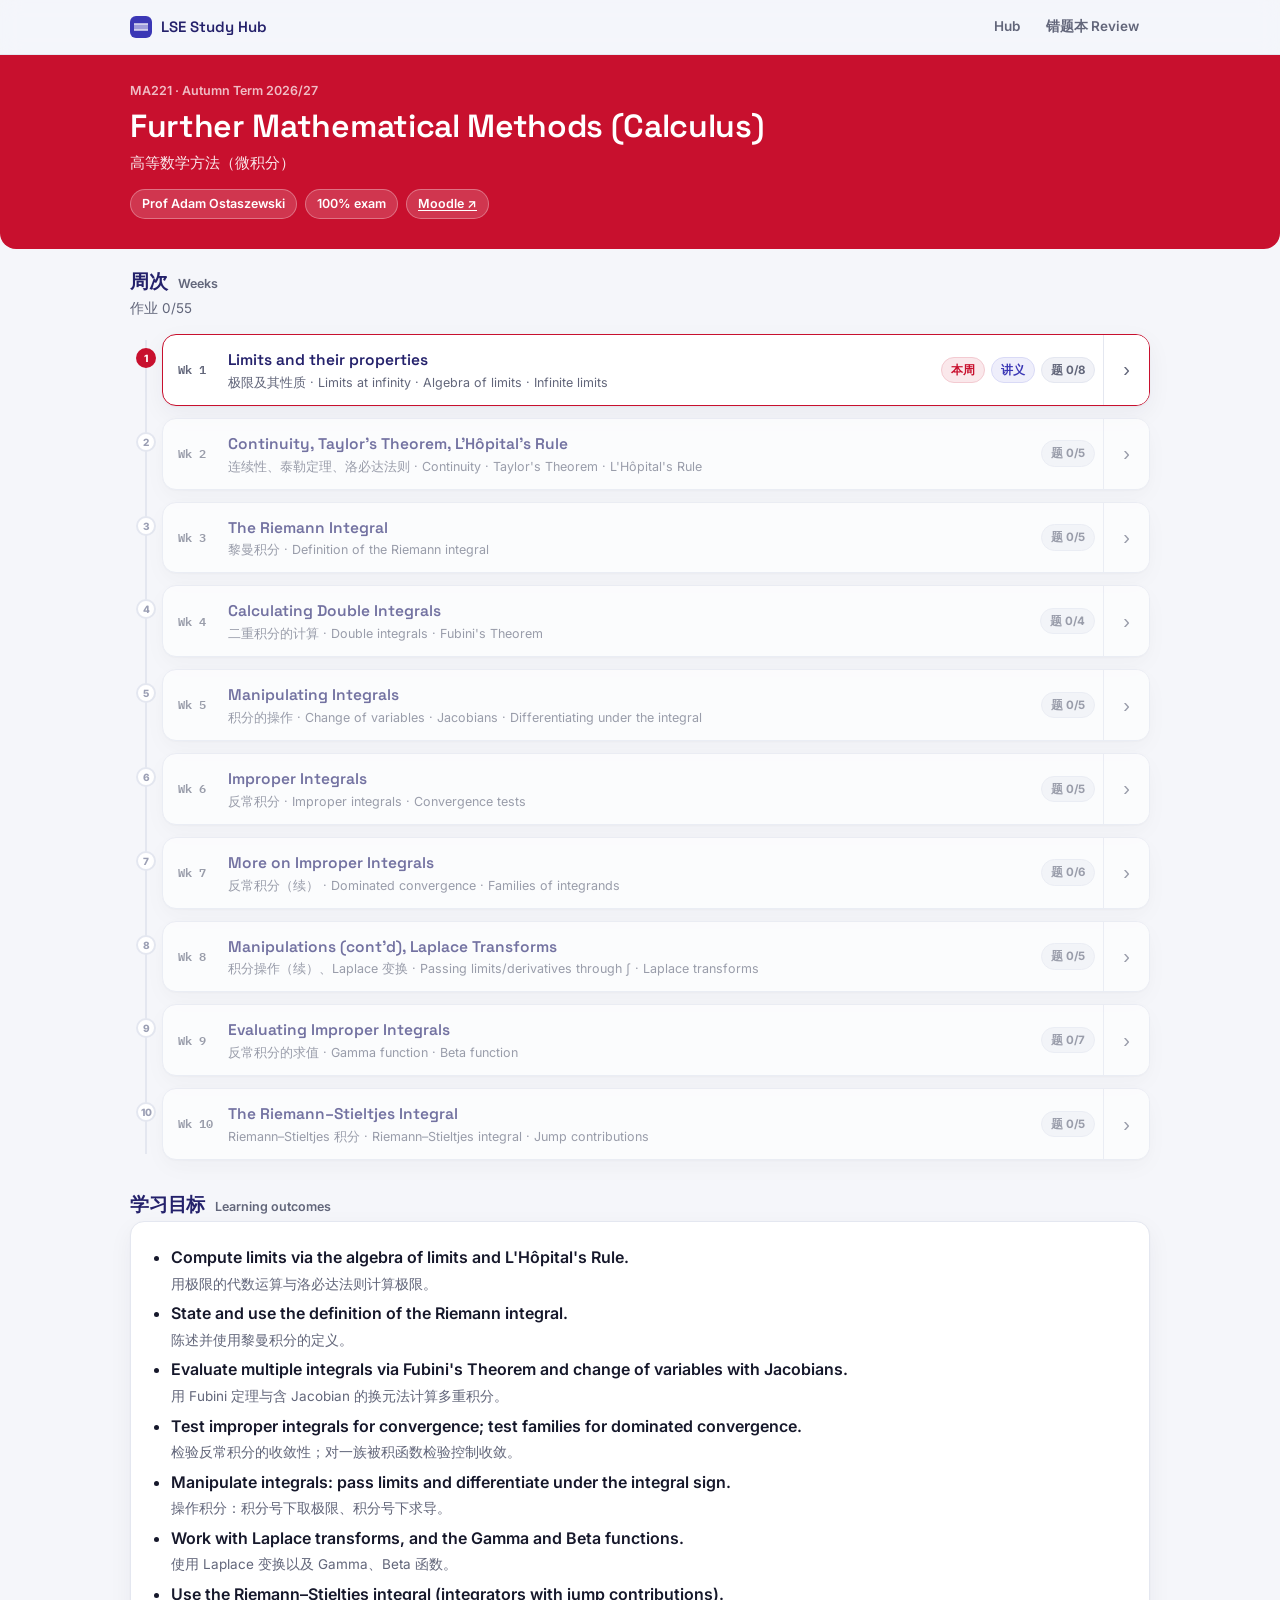
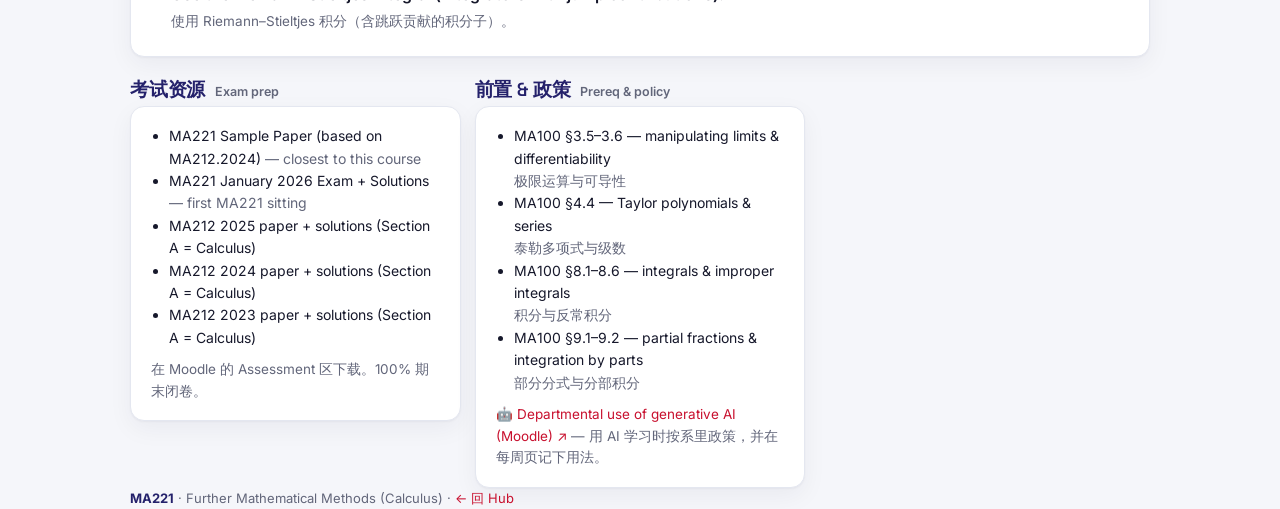
==== commit ae874053: "Add files via upload" ====
--- a/course.html
+++ b/course.html
@@ -82,14 +82,30 @@
       right += '<span class="badge ' + (exd === assigned.length && assigned.length ? "ok" : "muted") + '">题 ' + exd + '/' + assigned.length + '</span>';
       var item = document.createElement("div");
       item.className = "tl-item " + state;
+      var panel = (w.topics && w.topics.length ? '<ul class="pts2">' + w.topics.map(function (t) { return '<li>' + H.esc(t) + '</li>'; }).join('') + '</ul>' : '') +
+        '<div class="tl-links">' +
+          (w.lecture ? '<a class="chip" href="' + w.lecture + '">📖 讲义</a>' : '') +
+          (assigned.length ? '<a class="chip" href="week.html?c=' + c + '&w=' + w.n + '">✎ Exercises ' + w.n + ' · ' + assigned.length + '</a>' : '') +
+          '<a class="chip open" href="week.html?c=' + c + '&w=' + w.n + '">打开本周 →</a>' +
+        '</div>';
       item.innerHTML =
         '<span class="tl-dot">' + (done ? "✓" : w.n) + '</span>' +
-        '<a class="tl-card" href="week.html?c=' + c + '&w=' + w.n + '">' +
-          '<span class="wk">Wk ' + w.n + '</span>' +
-          '<span class="tt"><b>' + H.esc(w.title) + '</b><span>' + H.esc(w.titleZh) + " · " + H.esc((w.topics || []).slice(0, 3).join(" · ")) + '</span></span>' +
-          '<span class="rt">' + right + '</span>' +
-        '</a>';
+        '<div class="tl-card2">' +
+          '<div class="tl-row">' +
+            '<a class="tl-main" href="week.html?c=' + c + '&w=' + w.n + '">' +
+              '<span class="wk">Wk ' + w.n + '</span>' +
+              '<span class="tt"><b>' + H.esc(w.title) + '</b><span>' + H.esc(w.titleZh) + " · " + H.esc((w.topics || []).slice(0, 3).join(" · ")) + '</span></span>' +
+              '<span class="rt">' + right + '</span>' +
+            '</a>' +
+            '<button class="tl-toggle" aria-expanded="false" title="展开"><span class="c">&rsaquo;</span></button>' +
+          '</div>' +
+          '<div class="tl-panel" hidden>' + panel + '</div>' +
+        '</div>';
       tl.appendChild(item);
+    });
+    document.querySelectorAll("#tl .tl-toggle").forEach(function (b) {
+      b.onclick = function () { var open = b.getAttribute("aria-expanded") === "true"; b.setAttribute("aria-expanded", String(!open));
+        var p = b.closest(".tl-card2").querySelector(".tl-panel"); if (p) p.hidden = open; };
     });
 
     document.getElementById("outcomes").innerHTML = co.outcomes.map(function (o) {
--- a/assets/hub.css
+++ b/assets/hub.css
@@ -239,3 +239,28 @@
 .wk-sec[open] .wk-sum .chev{transform:rotate(90deg)}
 .wk-sec[open] .wk-sum{border-bottom:1px solid var(--line)}
 .wk-in{padding:16px 18px}
+
+/* ---------- week timeline: clickable + expandable ---------- */
+.tl-card2{background:var(--surface);border:1px solid var(--line);border-radius:var(--radius);box-shadow:var(--shadow);overflow:hidden}
+.tl-item.locked .tl-card2{opacity:.62}
+.tl-item.active .tl-card2{border-color:var(--accent)}
+.tl-row{display:flex;align-items:stretch}
+.tl-main{flex:1;min-width:0;display:flex;align-items:center;gap:12px;padding:12px 8px 12px 15px;color:inherit}
+.tl-main:hover{text-decoration:none;background:var(--surface-2)}
+.tl-main .wk{font-family:var(--mono);font-size:12px;color:var(--muted);font-weight:600;flex:none;width:38px}
+.tl-main .tt{min-width:0}
+.tl-main .tt b{font-weight:600;font-size:15.5px;color:var(--indigo-deep);font-family:var(--display)}
+.tl-main .tt span{display:block;font-size:12.5px;color:var(--muted);white-space:nowrap;overflow:hidden;text-overflow:ellipsis}
+.tl-main .rt{margin-left:auto;display:flex;gap:6px;align-items:center;flex-wrap:wrap;justify-content:flex-end;padding-left:8px}
+.tl-toggle{flex:none;width:46px;border:none;border-left:1px solid var(--line);background:var(--surface);color:var(--muted);font-size:20px;cursor:pointer}
+.tl-toggle:hover{background:var(--surface-2);color:var(--accent)}
+.tl-toggle .c{display:inline-block;transition:transform .2s}
+.tl-toggle[aria-expanded="true"] .c{transform:rotate(90deg)}
+.tl-panel{border-top:1px solid var(--line);padding:12px 15px;background:var(--surface-2)}
+ul.pts2{list-style:none;margin:0 0 10px;padding-left:2px}
+ul.pts2 li{position:relative;padding:3px 0 3px 18px;font-size:13.5px;color:var(--ink)}
+ul.pts2 li::before{content:"";position:absolute;left:3px;top:11px;width:5px;height:5px;border-radius:50%;background:#9DA3B8}
+.tl-links{display:flex;gap:8px;flex-wrap:wrap}
+.chip{display:inline-flex;align-items:center;gap:5px;font:600 12.5px var(--sans);padding:6px 11px;border-radius:9px;border:1px solid var(--line);background:var(--surface);color:var(--indigo-deep)}
+.chip:hover{border-color:var(--accent);color:var(--accent);text-decoration:none}
+.chip.open{border-color:var(--accent);color:var(--accent)}
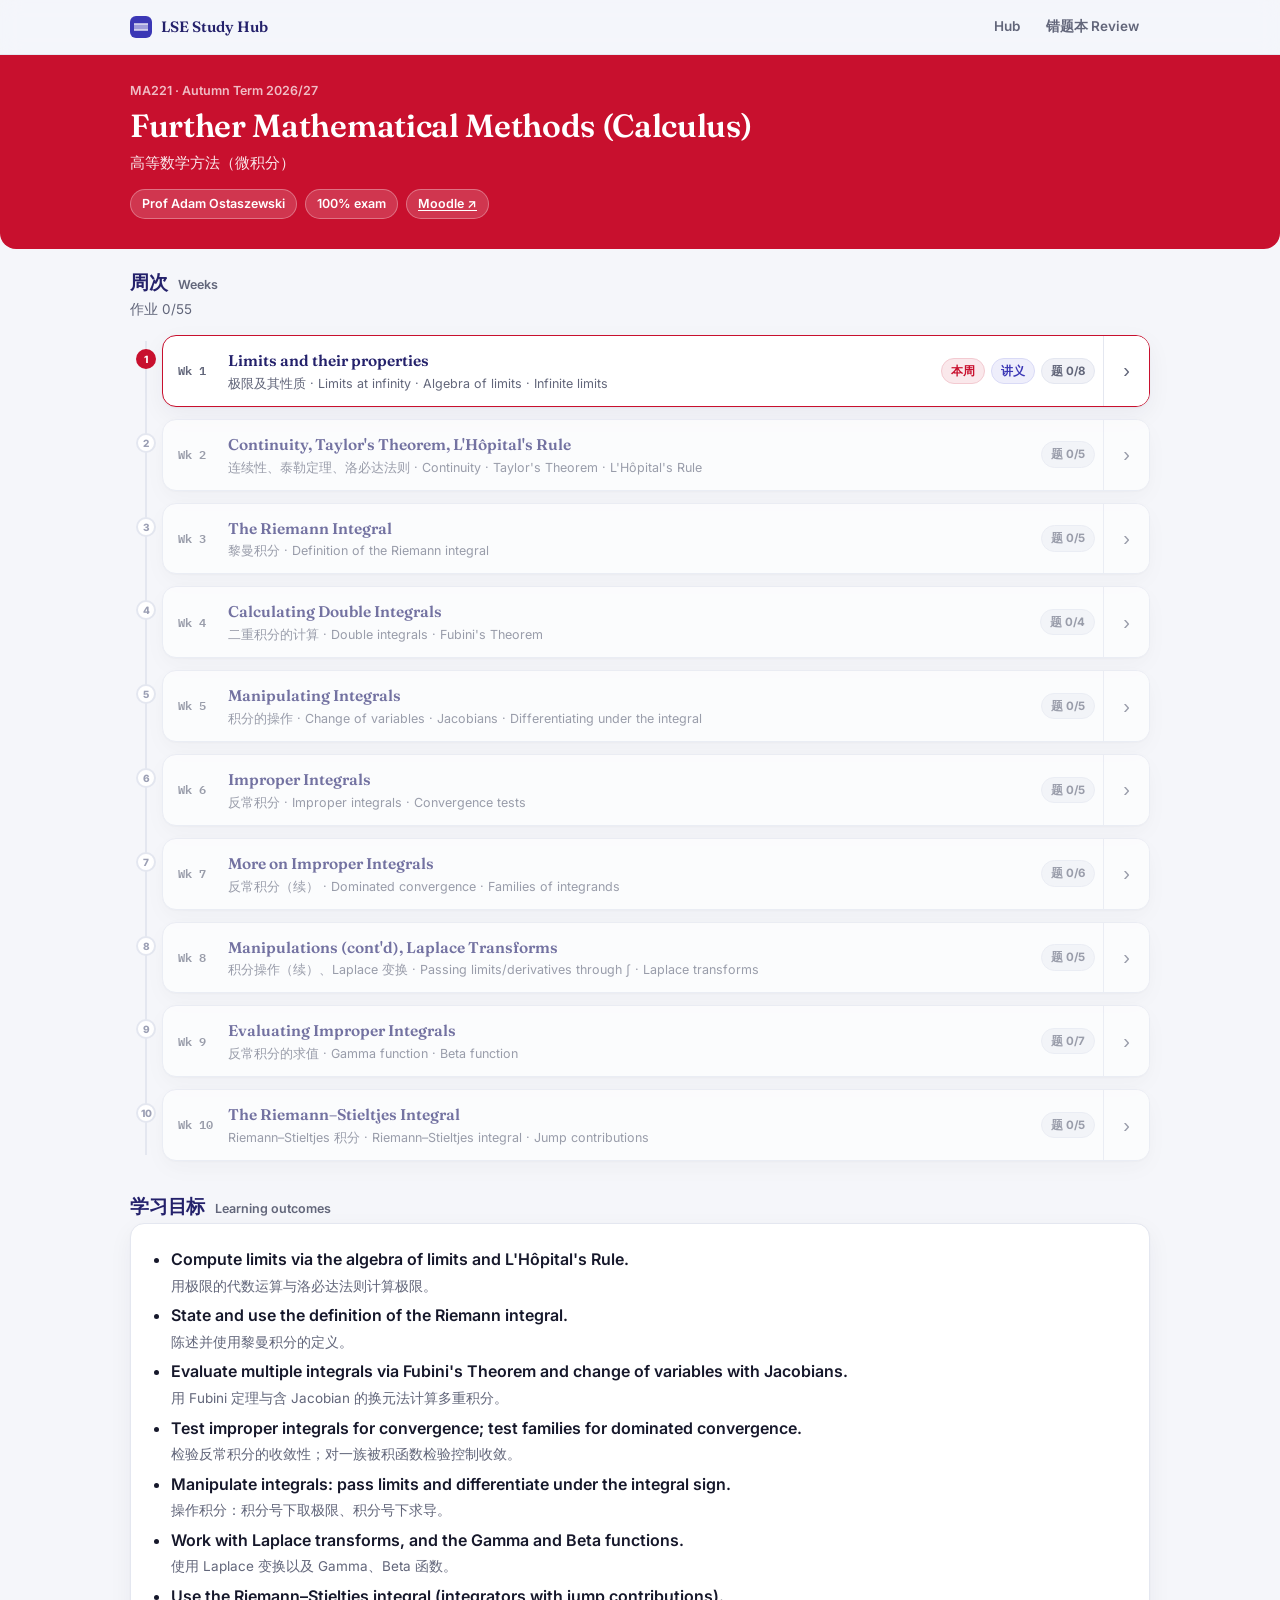
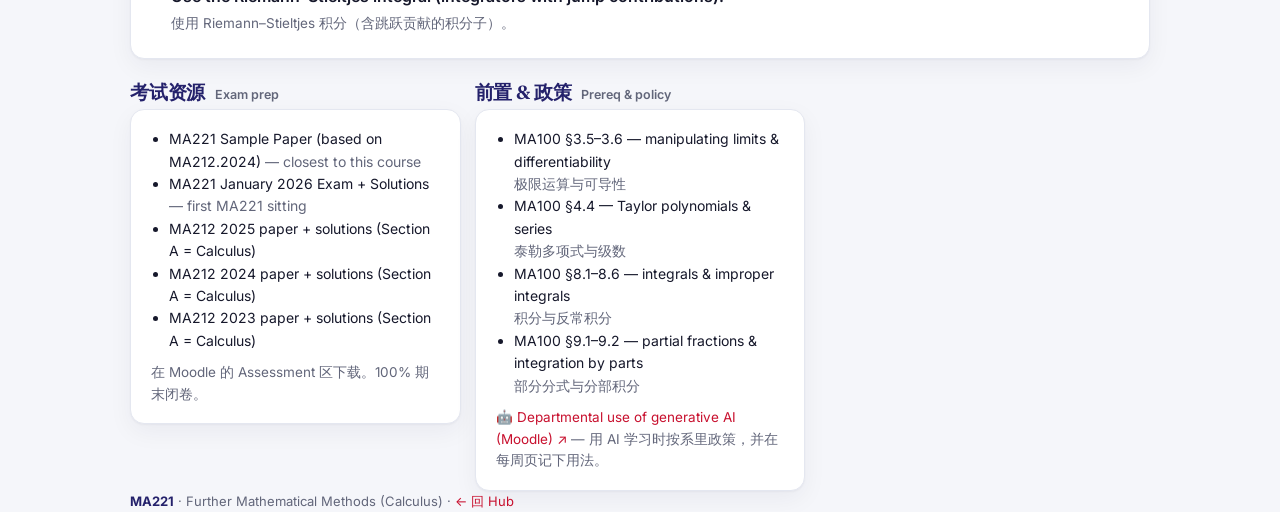
==== commit 39326658: "Add files via upload" ====
--- a/course.html
+++ b/course.html
@@ -7,7 +7,7 @@
 <meta name="theme-color" content="#3B37B5">
 <link rel="icon" href="data:image/svg+xml,<svg xmlns='http://www.w3.org/2000/svg' viewBox='0 0 100 100'><text y='.9em' font-size='90'>📐</text></svg>">
 <link rel="preconnect" href="https://fonts.googleapis.com"><link rel="preconnect" href="https://fonts.gstatic.com" crossorigin>
-<link href="https://fonts.googleapis.com/css2?family=Inter:wght@400;500;600;700&family=Space+Grotesk:wght@500;600;700&family=IBM+Plex+Mono:wght@500;600&display=swap" rel="stylesheet">
+<link href="https://fonts.googleapis.com/css2?family=Fraunces:ital,opsz,wght@0,9..144,400..700;1,9..144,400..700&family=Newsreader:ital,opsz,wght@0,6..72,400..500;1,6..72,400..500&family=Inter:wght@400;500;600;700&family=Space+Grotesk:wght@500;600;700&family=IBM+Plex+Mono:wght@500;600&display=swap" rel="stylesheet">
 <link rel="stylesheet" href="assets/hub.css">
 </head>
 <body>
@@ -49,6 +49,7 @@
 
 <script src="assets/hub.js"></script>
 <script src="data/ma221.js"></script>
+<script src="data/fm214.js"></script>
 <script>
   var H = window.LSEHUB, c = H.qs("c") || "ma221", co = H.course(c);
   document.getElementById("top").outerHTML = H.topbar();
@@ -63,7 +64,8 @@
       '<p class="sub">' + H.esc(co.titleZh) + '</p>' +
       '<div class="meta">' +
         '<span class="pill">' + H.esc(co.convenor) + '</span>' +
-        '<span class="pill">100% exam</span>' +
+        '<span class="pill">' + H.esc(co.examPill || "100% exam") + '</span>' +
+        (co.infoUrl ? '<span class="pill"><a href="' + co.infoUrl + '">课程信息 ↗</a></span>' : '') +
         '<span class="pill"><a href="' + co.moodle + '" target="_blank" rel="noopener">Moodle ↗</a></span>' +
       '</div>';
 
--- a/assets/hub.css
+++ b/assets/hub.css
@@ -17,7 +17,8 @@
   --shadow-lg:0 20px 60px rgba(24,26,55,.18);
   --radius:14px; --radius-sm:10px;
   --sans:"Inter","PingFang SC","Microsoft YaHei",-apple-system,BlinkMacSystemFont,"Segoe UI",Roboto,sans-serif;
-  --display:"Space Grotesk","Inter","PingFang SC","Microsoft YaHei",sans-serif;
+  --display:"Fraunces","Space Grotesk","PingFang SC","Microsoft YaHei",serif;
+  --serif:"Newsreader","Iowan Old Style","PingFang SC","Georgia",serif;
   --mono:"IBM Plex Mono",ui-monospace,SFMono-Regular,Menlo,monospace;
 }
 *{box-sizing:border-box}
